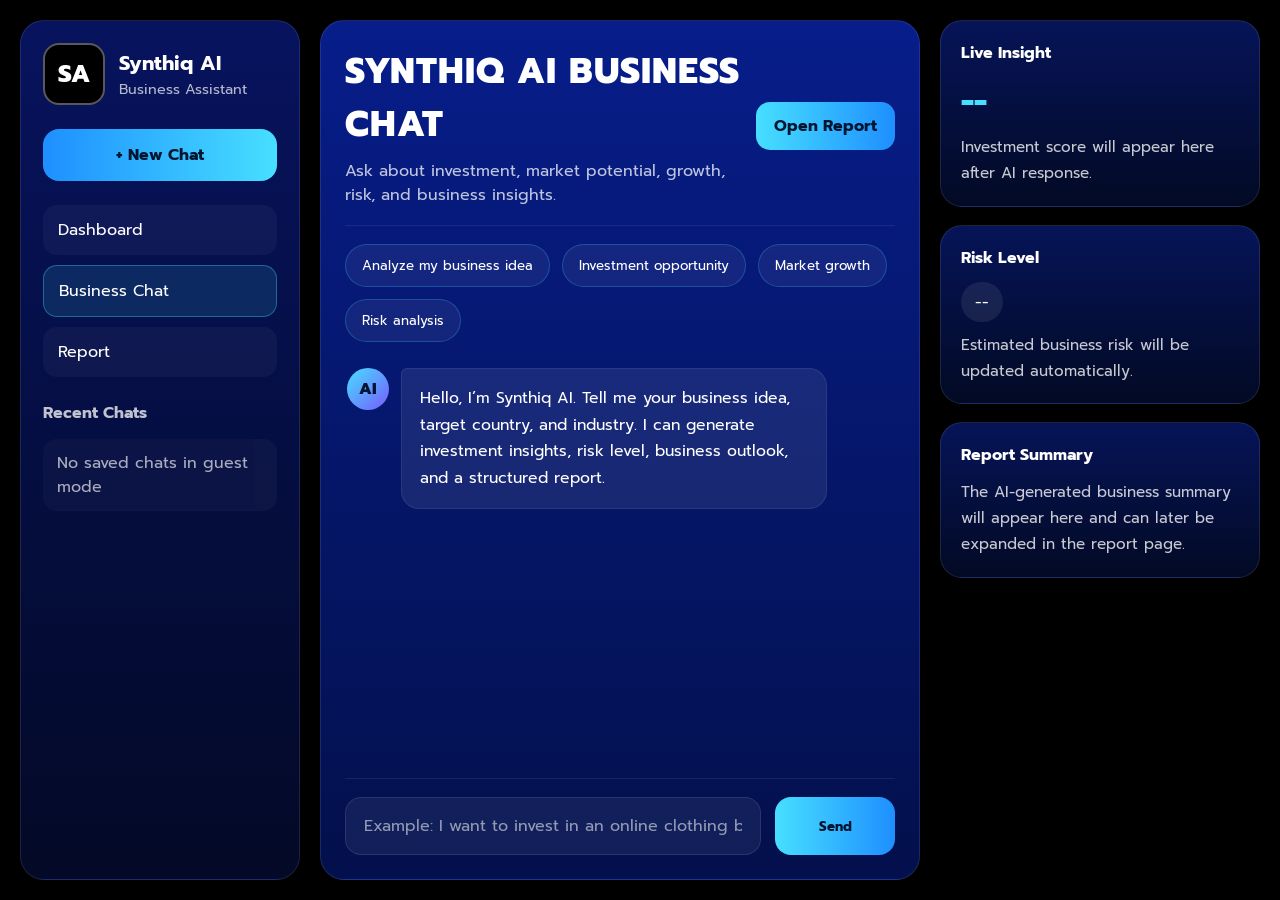
==== Frontend/business-chat.html @ c22eadc9 "added new page" ====
<!DOCTYPE html>
<html lang="en">
<head>
  <meta charset="UTF-8" />
  <meta name="viewport" content="width=device-width, initial-scale=1.0" />
  <title>Synthiq AI Business Chat</title>
  <link rel="stylesheet" href="business-chat.css" />
</head>
<body>
  <div class="app-layout">
    <aside class="sidebar">
      <div class="logo-wrap">
        <div class="logo-box">SA</div>
        <div class="logo-text">
          <h2>Synthiq AI</h2>
          <p>Business Assistant</p>
        </div>
      </div>

      <a href="business-chat.html" class="new-chat-btn">+ New Chat</a>

      <nav class="menu">
        <a href="dashboard.html" class="menu-item">Dashboard</a>
        <a href="business-chat.html" class="menu-item active">Business Chat</a>
        <a href="report.html" class="menu-item">Report</a>
      </nav>

      <div class="recent-section">
        <h3>Recent Chats</h3>
        <div class="recent-list">
          <div class="recent-item disabled">No saved chats in guest mode</div>
        </div>
      </div>
    </aside>

    <main class="chat-main">
      <header class="chat-header">
        <div>
          <h1>SYNTHIQ AI BUSINESS CHAT</h1>
          <p>Ask about investment, market potential, growth, risk, and business insights.</p>
        </div>
        <a href="report.html" class="report-link">Open Report</a>
      </header>

      <section class="quick-prompts">
        <button type="button" class="prompt-btn">Analyze my business idea</button>
        <button type="button" class="prompt-btn">Investment opportunity</button>
        <button type="button" class="prompt-btn">Market growth</button>
        <button type="button" class="prompt-btn">Risk analysis</button>
      </section>

      <section class="chat-area" id="chatArea">
        <div class="message ai">
          <div class="avatar">AI</div>
          <div class="bubble">
            Hello, I’m Synthiq AI. Tell me your business idea, target country, and industry. I can generate investment insights, risk level, business outlook, and a structured report.
          </div>
        </div>
      </section>

      <form class="chat-input-area" id="chatForm">
        <input
          type="text"
          id="userInput"
          placeholder="Example: I want to invest in an online clothing business in Vietnam"
        />
        <button type="submit">Send</button>
      </form>
    </main>

    <aside class="insight-panel">
      <div class="panel-card">
        <h3>Live Insight</h3>
        <div class="big-number" id="scoreValue">--</div>
        <p>Investment score will appear here after AI response.</p>
      </div>

      <div class="panel-card">
        <h3>Risk Level</h3>
        <div class="tag" id="riskValue">--</div>
        <p>Estimated business risk will be updated automatically.</p>
      </div>

      <div class="panel-card">
        <h3>Report Summary</h3>
        <p id="reportSummary">
          The AI-generated business summary will appear here and can later be expanded in the report page.
        </p>
      </div>
    </aside>
  </div>

  <script src="business-chat.js"></script>
</body>
</html>
---- Frontend/business-chat.css ----
@import url('https://fonts.googleapis.com/css2?family=Prompt:wght@400;500;600;700;800&display=swap');

* {
  margin: 0;
  padding: 0;
  box-sizing: border-box;
}

body {
  font-family: 'Prompt', sans-serif;
  background: #000000;
  color: #ffffff;
}

.app-layout {
  min-height: 100vh;
  display: grid;
  grid-template-columns: 280px 1fr 320px;
  gap: 20px;
  padding: 20px;
  background: #000;
}

.sidebar {
  background: linear-gradient(180deg, #07135e 0%, #030926 100%);
  border: 1px solid rgba(255,255,255,0.1);
  border-radius: 24px;
  padding: 22px;
  display: flex;
  flex-direction: column;
  gap: 24px;
}

.logo-wrap {
  display: flex;
  align-items: center;
  gap: 14px;
}

.logo-box {
  width: 62px;
  height: 62px;
  border-radius: 16px;
  display: flex;
  align-items: center;
  justify-content: center;
  font-size: 1.5rem;
  font-weight: 800;
  background: #000000;
  border: 2px solid rgba(255,255,255,0.35);
}

.logo-text h2 {
  font-size: 1.25rem;
  font-weight: 700;
}

.logo-text p {
  font-size: 0.9rem;
  color: rgba(255,255,255,0.7);
}

.new-chat-btn {
  display: block;
  text-decoration: none;
  text-align: center;
  padding: 14px 16px;
  border-radius: 16px;
  background: linear-gradient(90deg, #1e8fff, #47dfff);
  color: #00152f;
  font-weight: 700;
}

.menu {
  display: flex;
  flex-direction: column;
  gap: 10px;
}

.menu-item {
  text-decoration: none;
  color: #ffffff;
  padding: 13px 15px;
  border-radius: 14px;
  background: rgba(255,255,255,0.04);
}

.menu-item:hover,
.menu-item.active {
  background: rgba(71, 223, 255, 0.12);
  border: 1px solid rgba(71, 223, 255, 0.35);
}

.recent-section h3 {
  margin-bottom: 14px;
  font-size: 1rem;
  color: rgba(255,255,255,0.75);
}

.recent-list {
  display: flex;
  flex-direction: column;
  gap: 10px;
}

.recent-item {
  color: rgba(255,255,255,0.88);
  padding: 12px 14px;
  border-radius: 14px;
  background: rgba(255,255,255,0.04);
}

.disabled {
  opacity: 0.75;
}

.chat-main {
  background: linear-gradient(180deg, #071d8a 0%, #03104c 100%);
  border: 1px solid rgba(255,255,255,0.1);
  border-radius: 24px;
  padding: 24px;
  display: flex;
  flex-direction: column;
  min-height: calc(100vh - 40px);
}

.chat-header {
  padding-bottom: 18px;
  border-bottom: 1px solid rgba(255,255,255,0.08);
  display: flex;
  justify-content: space-between;
  gap: 16px;
  align-items: center;
}

.chat-header h1 {
  font-size: clamp(1.4rem, 3vw, 2.2rem);
  font-weight: 800;
  letter-spacing: 1px;
}

.chat-header p {
  margin-top: 8px;
  color: rgba(255,255,255,0.75);
}

.report-link {
  text-decoration: none;
  color: #00152f;
  font-weight: 700;
  background: linear-gradient(90deg, #47dfff, #1e8fff);
  padding: 12px 18px;
  border-radius: 14px;
  white-space: nowrap;
}

.quick-prompts {
  display: flex;
  flex-wrap: wrap;
  gap: 12px;
  padding: 18px 0 14px;
}

.prompt-btn {
  border: 1px solid rgba(71, 223, 255, 0.22);
  background: rgba(255,255,255,0.06);
  color: #ffffff;
  padding: 10px 16px;
  border-radius: 999px;
  font-family: inherit;
  cursor: pointer;
}

.chat-area {
  flex: 1;
  padding: 12px 2px 22px;
  display: flex;
  flex-direction: column;
  gap: 18px;
  overflow-y: auto;
}

.message {
  display: flex;
  gap: 12px;
  align-items: flex-start;
  max-width: 88%;
}

.message.ai {
  align-self: flex-start;
}

.message.user {
  align-self: flex-end;
  justify-content: flex-end;
  max-width: 75%;
}

.avatar {
  min-width: 42px;
  width: 42px;
  height: 42px;
  border-radius: 50%;
  background: linear-gradient(135deg, #47dfff, #775bff);
  color: #00152f;
  font-weight: 800;
  display: flex;
  align-items: center;
  justify-content: center;
}

.bubble {
  padding: 16px 18px;
  border-radius: 18px;
  line-height: 1.7;
  font-size: 0.98rem;
}

.message.ai .bubble {
  background: rgba(255,255,255,0.08);
  border: 1px solid rgba(255,255,255,0.08);
  color: #ffffff;
  border-top-left-radius: 6px;
}

.message.user .bubble {
  background: linear-gradient(135deg, #1e8fff, #47dfff);
  color: #00152f;
  font-weight: 500;
  border-top-right-radius: 6px;
}

.chat-input-area {
  display: flex;
  gap: 14px;
  padding-top: 18px;
  border-top: 1px solid rgba(255,255,255,0.08);
}

.chat-input-area input {
  flex: 1;
  height: 58px;
  border: 1px solid rgba(255,255,255,0.1);
  border-radius: 16px;
  background: rgba(255,255,255,0.06);
  color: #ffffff;
  padding: 0 18px;
  outline: none;
  font-family: inherit;
  font-size: 1rem;
}

.chat-input-area input::placeholder {
  color: rgba(255,255,255,0.55);
}

.chat-input-area button {
  min-width: 120px;
  border: none;
  border-radius: 16px;
  background: linear-gradient(90deg, #47dfff, #1e8fff);
  color: #00152f;
  font-weight: 700;
  font-family: inherit;
  cursor: pointer;
}

.insight-panel {
  display: flex;
  flex-direction: column;
  gap: 18px;
}

.panel-card {
  background: linear-gradient(180deg, #061458 0%, #020a24 100%);
  border: 1px solid rgba(255,255,255,0.1);
  border-radius: 22px;
  padding: 20px;
}

.panel-card h3 {
  font-size: 1rem;
  margin-bottom: 12px;
}

.big-number {
  font-size: 2rem;
  font-weight: 800;
  color: #47dfff;
  margin-bottom: 8px;
}

.tag {
  display: inline-block;
  padding: 8px 14px;
  border-radius: 999px;
  background: rgba(255,255,255,0.08);
  color: #fff;
  margin-bottom: 10px;
}

.panel-card p {
  color: rgba(255,255,255,0.78);
  line-height: 1.7;
  font-size: 0.95rem;
}

@media (max-width: 1200px) {
  .app-layout {
    grid-template-columns: 250px 1fr;
  }

  .insight-panel {
    display: none;
  }
}

@media (max-width: 820px) {
  .app-layout {
    grid-template-columns: 1fr;
    padding: 14px;
  }

  .sidebar {
    display: none;
  }

  .chat-main {
    min-height: calc(100vh - 28px);
    padding: 18px;
  }

  .message,
  .message.user {
    max-width: 100%;
  }

  .chat-input-area {
    flex-direction: column;
  }

  .chat-input-area button,
  .report-link {
    width: 100%;
    text-align: center;
  }

  .chat-header {
    flex-direction: column;
    align-items: flex-start;
  }
}
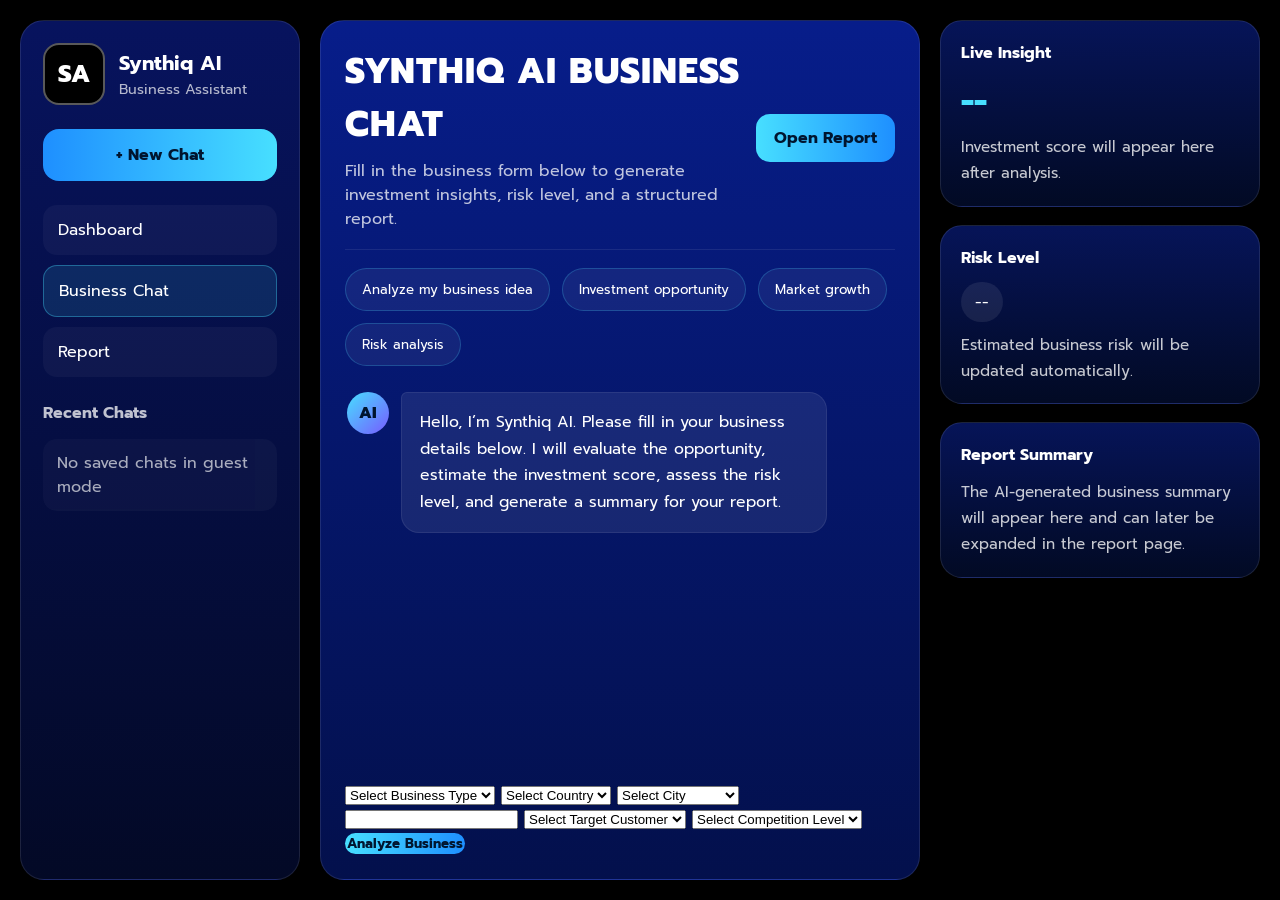
==== commit d1b52cbd: "Make_QwenThink" ====
--- a/Frontend/business-chat.html
+++ b/Frontend/business-chat.html
@@ -1,11 +1,13 @@
 <!DOCTYPE html>
 <html lang="en">
+
 <head>
   <meta charset="UTF-8" />
   <meta name="viewport" content="width=device-width, initial-scale=1.0" />
   <title>Synthiq AI Business Chat</title>
   <link rel="stylesheet" href="business-chat.css" />
 </head>
+
 <body>
   <div class="app-layout">
     <aside class="sidebar">
@@ -37,7 +39,7 @@
       <header class="chat-header">
         <div>
           <h1>SYNTHIQ AI BUSINESS CHAT</h1>
-          <p>Ask about investment, market potential, growth, risk, and business insights.</p>
+          <p>Fill in the business form below to generate investment insights, risk level, and a structured report.</p>
         </div>
         <a href="report.html" class="report-link">Open Report</a>
       </header>
@@ -53,18 +55,55 @@
         <div class="message ai">
           <div class="avatar">AI</div>
           <div class="bubble">
-            Hello, I’m Synthiq AI. Tell me your business idea, target country, and industry. I can generate investment insights, risk level, business outlook, and a structured report.
+            Hello, I’m Synthiq AI. Please fill in your business details below. I will evaluate the opportunity, estimate
+            the investment score, assess the risk level, and generate a summary for your report.
           </div>
         </div>
       </section>
 
       <form class="chat-input-area" id="chatForm">
-        <input
-          type="text"
-          id="userInput"
-          placeholder="Example: I want to invest in an online clothing business in Vietnam"
-        />
-        <button type="submit">Send</button>
+        <select id="business_type" required>
+          <option value="">Select Business Type</option>
+          <option value="coffee shop">Coffee Shop</option>
+          <option value="restaurant">Restaurant</option>
+          <option value="bubble tea">Bubble Tea</option>
+          <option value="fashion">Fashion</option>
+        </select>
+
+        <select id="country" required>
+          <option value="">Select Country</option>
+          <option value="Thailand">Thailand</option>
+          <option value="Vietnam">Vietnam</option>
+          <option value="Indonesia">Indonesia</option>
+          <option value="Singapore">Singapore</option>
+        </select>
+
+        <select id="city" required>
+          <option value="">Select City</option>
+          <option value="Bangkok">Bangkok</option>
+          <option value="Chiang Mai">Chiang Mai</option>
+          <option value="Ho Chi Minh City">Ho Chi Minh City</option>
+          <option value="Hanoi">Hanoi</option>
+        </select>
+
+        <input type="number" id="budget" placeholder="Enter Budget (e.g. 100000)" required />
+
+        <select id="target_customer" required>
+          <option value="">Select Target Customer</option>
+          <option value="students">Students</option>
+          <option value="young professionals">Young Professionals</option>
+          <option value="families">Families</option>
+          <option value="tourists">Tourists</option>
+        </select>
+
+        <select id="competitor_level" required>
+          <option value="">Select Competition Level</option>
+          <option value="low">Low Competition</option>
+          <option value="medium">Medium Competition</option>
+          <option value="high">High Competition</option>
+        </select>
+
+        <button type="submit">Analyze Business</button>
       </form>
     </main>
 
@@ -72,7 +111,7 @@
       <div class="panel-card">
         <h3>Live Insight</h3>
         <div class="big-number" id="scoreValue">--</div>
-        <p>Investment score will appear here after AI response.</p>
+        <p>Investment score will appear here after analysis.</p>
       </div>
 
       <div class="panel-card">
@@ -92,4 +131,5 @@
 
   <script src="business-chat.js"></script>
 </body>
+
 </html>
--- a/Frontend/business-chat.css
+++ b/Frontend/business-chat.css
@@ -231,25 +231,7 @@
   border-top-right-radius: 6px;
 }
 
-.chat-input-area {
-  display: flex;
-  gap: 14px;
-  padding-top: 18px;
-  border-top: 1px solid rgba(255,255,255,0.08);
-}
-
-.chat-input-area input {
-  flex: 1;
-  height: 58px;
-  border: 1px solid rgba(255,255,255,0.1);
-  border-radius: 16px;
-  background: rgba(255,255,255,0.06);
-  color: #ffffff;
-  padding: 0 18px;
-  outline: none;
-  font-family: inherit;
-  font-size: 1rem;
-}
+
 
 .chat-input-area input::placeholder {
   color: rgba(255,255,255,0.55);
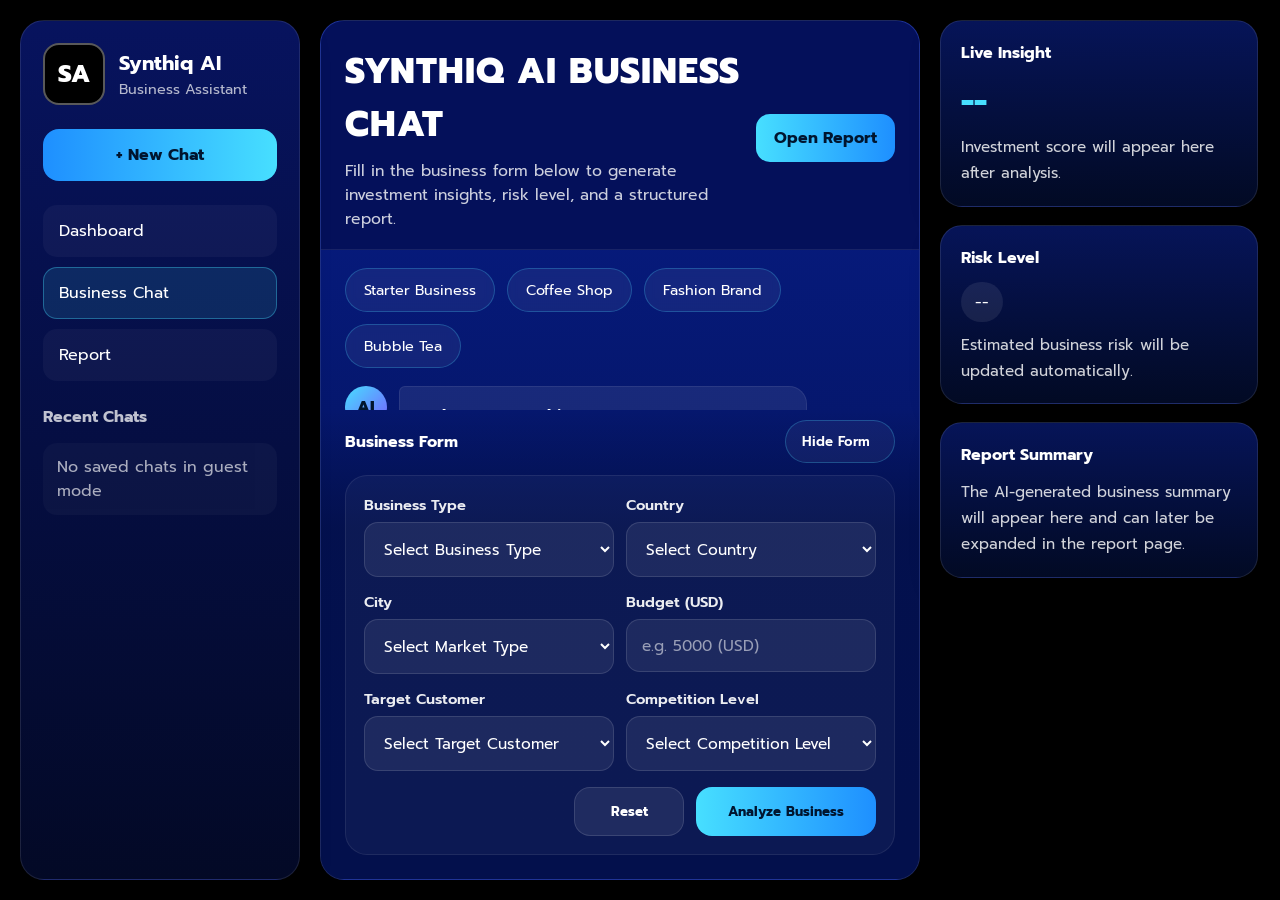
==== commit 9755280b: "New_CSS" ====
--- a/Frontend/business-chat.html
+++ b/Frontend/business-chat.html
@@ -45,23 +45,38 @@
       </header>
 
       <section class="quick-prompts">
-        <button type="button" class="prompt-btn">Analyze my business idea</button>
-        <button type="button" class="prompt-btn">Investment opportunity</button>
-        <button type="button" class="prompt-btn">Market growth</button>
-        <button type="button" class="prompt-btn">Risk analysis</button>
+        <button type="button" class="prompt-btn" data-fill="starter">Starter Business</button>
+        <button type="button" class="prompt-btn" data-fill="coffee">Coffee Shop</button>
+        <button type="button" class="prompt-btn" data-fill="fashion">Fashion Brand</button>
+        <button type="button" class="prompt-btn" data-fill="bubble">Bubble Tea</button>
       </section>
 
       <section class="chat-area" id="chatArea">
         <div class="message ai">
           <div class="avatar">AI</div>
           <div class="bubble">
-            Hello, I’m Synthiq AI. Please fill in your business details below. I will evaluate the opportunity, estimate
-            the investment score, assess the risk level, and generate a summary for your report.
+            <strong>Welcome to Synthiq AI</strong><br><br>
+            Fill in your business details below and I will generate:
+            <br>• Investment Score
+            <br>• Risk Level
+            <br>• Business Summary
+            <br>• Actionable Recommendations
           </div>
         </div>
       </section>
+<div class="form-shell" id="formShell">
+  <div class="form-toolbar">
+    <span class="form-title">Business Form</span>
+    <button type="button" class="toggle-form-btn" id="toggleFormBtn">
+      <span id="toggleFormText">Hide Form</span>
+      <span class="toggle-arrow" id="toggleArrow"></span>
+    </button>
+  </div>
 
-      <form class="chat-input-area" id="chatForm">
+  <div class="form-card" id="formCard">
+    <form class="chat-input-area" id="chatForm">
+      <div class="field-group">
+        <label for="business_type">Business Type</label>
         <select id="business_type" required>
           <option value="">Select Business Type</option>
           <option value="coffee shop">Coffee Shop</option>
@@ -69,41 +84,59 @@
           <option value="bubble tea">Bubble Tea</option>
           <option value="fashion">Fashion</option>
         </select>
+      </div>
 
-        <select id="country" required>
-          <option value="">Select Country</option>
-          <option value="Thailand">Thailand</option>
-          <option value="Vietnam">Vietnam</option>
-          <option value="Indonesia">Indonesia</option>
-          <option value="Singapore">Singapore</option>
-        </select>
+        <div class="field-group">
+          <label for="country">Country</label>
+          <select id="country" required>
+            <option value="">Select Country</option>
+            <option value="Thailand">Thailand</option>
+            <option value="Vietnam">Vietnam</option>
+            <option value="Indonesia">Indonesia</option>
+            <option value="Singapore">Singapore</option>
+          </select>
+        </div>
 
-        <select id="city" required>
-          <option value="">Select City</option>
-          <option value="Bangkok">Bangkok</option>
-          <option value="Chiang Mai">Chiang Mai</option>
-          <option value="Ho Chi Minh City">Ho Chi Minh City</option>
-          <option value="Hanoi">Hanoi</option>
-        </select>
+        <div class="field-group">
+          <label for="city">City</label>
+          <select id="city" required>
+            <option value="">Select Market Type</option>
+            <option value="tier1">Tier 1 City (Major City)</option>
+            <option value="tier2">Tier 2 City (Developing City)</option>
+            <option value="tier3">Tier 3 City (Emerging Area)</option>
+          </select>
+        </div>
 
-        <input type="number" id="budget" placeholder="Enter Budget (e.g. 100000)" required />
+        <div class="field-group">
+          <label for="budget">Budget (USD)</label>
+          <input type="number" id="budget" placeholder="e.g. 5000 (USD)" required />
+        </div>
 
-        <select id="target_customer" required>
-          <option value="">Select Target Customer</option>
-          <option value="students">Students</option>
-          <option value="young professionals">Young Professionals</option>
-          <option value="families">Families</option>
-          <option value="tourists">Tourists</option>
-        </select>
+        <div class="field-group">
+          <label for="target_customer">Target Customer</label>
+          <select id="target_customer" required>
+            <option value="">Select Target Customer</option>
+            <option value="students">Students</option>
+            <option value="young professionals">Young Professionals</option>
+            <option value="families">Families</option>
+            <option value="tourists">Tourists</option>
+          </select>
+        </div>
 
-        <select id="competitor_level" required>
-          <option value="">Select Competition Level</option>
-          <option value="low">Low Competition</option>
-          <option value="medium">Medium Competition</option>
-          <option value="high">High Competition</option>
-        </select>
+        <div class="field-group">
+          <label for="competitor_level">Competition Level</label>
+          <select id="competitor_level" required>
+            <option value="">Select Competition Level</option>
+            <option value="low">Low Competition</option>
+            <option value="medium">Medium Competition</option>
+            <option value="high">High Competition</option>
+          </select>
+        </div>
 
-        <button type="submit">Analyze Business</button>
+        <div class="form-actions">
+          <button type="button" class="secondary-btn" id="resetBtn">Reset</button>
+          <button type="submit" class="primary-btn" id="analyzeBtn">Analyze Business</button>
+        </div>
       </form>
     </main>
 
--- a/Frontend/business-chat.css
+++ b/Frontend/business-chat.css
@@ -6,29 +6,70 @@
   box-sizing: border-box;
 }
 
+:root {
+  --bg-main: #000000;
+  --panel-dark: linear-gradient(180deg, #07135e 0%, #030926 100%);
+  --panel-mid: linear-gradient(180deg, #071d8a 0%, #03104c 100%);
+  --panel-light: linear-gradient(180deg, #061458 0%, #020a24 100%);
+  --primary: #47dfff;
+  --secondary: #1e8fff;
+  --accent: #775bff;
+  --text: #ffffff;
+  --text-soft: rgba(255, 255, 255, 0.75);
+  --border: rgba(255, 255, 255, 0.1);
+  --shadow-soft: 0 14px 30px rgba(0, 0, 0, 0.28);
+}
+
+html,
+body {
+  height: 100%;
+}
+
 body {
   font-family: 'Prompt', sans-serif;
-  background: #000000;
-  color: #ffffff;
+  background: var(--bg-main);
+  color: var(--text);
+  overflow: hidden;
 }
 
 .app-layout {
-  min-height: 100vh;
+  height: 100vh;
   display: grid;
-  grid-template-columns: 280px 1fr 320px;
+  grid-template-columns: 280px minmax(0, 1fr) 320px;
   gap: 20px;
   padding: 20px;
   background: #000;
-}
-
+  overflow: hidden;
+}
+
+/* SIDEBAR */
 .sidebar {
-  background: linear-gradient(180deg, #07135e 0%, #030926 100%);
-  border: 1px solid rgba(255,255,255,0.1);
+  position: sticky;
+  top: 20px;
+  align-self: start;
+  height: calc(100vh - 40px);
+  overflow-y: auto;
+  background: var(--panel-dark);
+  border: 1px solid var(--border);
   border-radius: 24px;
   padding: 22px;
   display: flex;
   flex-direction: column;
   gap: 24px;
+  box-shadow: var(--shadow-soft);
+}
+
+.sidebar::-webkit-scrollbar {
+  width: 8px;
+}
+
+.sidebar::-webkit-scrollbar-track {
+  background: transparent;
+}
+
+.sidebar::-webkit-scrollbar-thumb {
+  background: linear-gradient(180deg, rgba(71, 223, 255, 0.55), rgba(30, 143, 255, 0.4));
+  border-radius: 999px;
 }
 
 .logo-wrap {
@@ -47,7 +88,8 @@
   font-size: 1.5rem;
   font-weight: 800;
   background: #000000;
-  border: 2px solid rgba(255,255,255,0.35);
+  border: 2px solid rgba(255, 255, 255, 0.35);
+  flex-shrink: 0;
 }
 
 .logo-text h2 {
@@ -57,7 +99,7 @@
 
 .logo-text p {
   font-size: 0.9rem;
-  color: rgba(255,255,255,0.7);
+  color: rgba(255, 255, 255, 0.7);
 }
 
 .new-chat-btn {
@@ -66,9 +108,15 @@
   text-align: center;
   padding: 14px 16px;
   border-radius: 16px;
-  background: linear-gradient(90deg, #1e8fff, #47dfff);
+  background: linear-gradient(90deg, var(--secondary), var(--primary));
   color: #00152f;
   font-weight: 700;
+  transition: 0.2s ease;
+}
+
+.new-chat-btn:hover {
+  transform: translateY(-1px);
+  box-shadow: 0 10px 22px rgba(71, 223, 255, 0.22);
 }
 
 .menu {
@@ -82,7 +130,9 @@
   color: #ffffff;
   padding: 13px 15px;
   border-radius: 14px;
-  background: rgba(255,255,255,0.04);
+  background: rgba(255, 255, 255, 0.04);
+  border: 1px solid transparent;
+  transition: 0.2s ease;
 }
 
 .menu-item:hover,
@@ -91,10 +141,15 @@
   border: 1px solid rgba(71, 223, 255, 0.35);
 }
 
+.recent-section {
+  flex: 1;
+  min-height: 0;
+}
+
 .recent-section h3 {
   margin-bottom: 14px;
   font-size: 1rem;
-  color: rgba(255,255,255,0.75);
+  color: rgba(255, 255, 255, 0.75);
 }
 
 .recent-list {
@@ -104,33 +159,38 @@
 }
 
 .recent-item {
-  color: rgba(255,255,255,0.88);
+  color: rgba(255, 255, 255, 0.88);
   padding: 12px 14px;
   border-radius: 14px;
-  background: rgba(255,255,255,0.04);
+  background: rgba(255, 255, 255, 0.04);
 }
 
 .disabled {
   opacity: 0.75;
 }
 
+/* MAIN CHAT */
 .chat-main {
-  background: linear-gradient(180deg, #071d8a 0%, #03104c 100%);
-  border: 1px solid rgba(255,255,255,0.1);
+  background: var(--panel-mid);
+  border: 1px solid var(--border);
   border-radius: 24px;
-  padding: 24px;
   display: flex;
   flex-direction: column;
-  min-height: calc(100vh - 40px);
+  height: calc(100vh - 40px);
+  overflow: hidden;
+  padding: 0;
+  box-shadow: var(--shadow-soft);
 }
 
 .chat-header {
-  padding-bottom: 18px;
-  border-bottom: 1px solid rgba(255,255,255,0.08);
+  flex-shrink: 0;
+  padding: 24px 24px 18px;
+  border-bottom: 1px solid rgba(255, 255, 255, 0.08);
   display: flex;
   justify-content: space-between;
   gap: 16px;
   align-items: center;
+  background: rgba(5, 16, 89, 0.96);
 }
 
 .chat-header h1 {
@@ -141,60 +201,98 @@
 
 .chat-header p {
   margin-top: 8px;
-  color: rgba(255,255,255,0.75);
+  color: rgba(255, 255, 255, 0.8);
+  font-size: 0.98rem;
 }
 
 .report-link {
   text-decoration: none;
   color: #00152f;
   font-weight: 700;
-  background: linear-gradient(90deg, #47dfff, #1e8fff);
+  background: linear-gradient(90deg, var(--primary), var(--secondary));
   padding: 12px 18px;
   border-radius: 14px;
   white-space: nowrap;
+  transition: 0.2s ease;
+}
+
+.report-link:hover {
+  transform: translateY(-1px);
+  box-shadow: 0 10px 22px rgba(71, 223, 255, 0.22);
 }
 
 .quick-prompts {
+  flex-shrink: 0;
   display: flex;
   flex-wrap: wrap;
   gap: 12px;
-  padding: 18px 0 14px;
-}
-
+  padding: 18px 24px 12px;
+}
+
+/* QUICK PROMPT BUTTONS */
 .prompt-btn {
-  border: 1px solid rgba(71, 223, 255, 0.22);
-  background: rgba(255,255,255,0.06);
-  color: #ffffff;
-  padding: 10px 16px;
+  border: 1px solid rgba(71, 223, 255, 0.25);
+  background: rgba(255, 255, 255, 0.06);
+  color: #fff;
+  padding: 10px 18px;
   border-radius: 999px;
   font-family: inherit;
+  font-size: 0.9rem;
   cursor: pointer;
+  transition: all 0.25s ease;
+  backdrop-filter: blur(6px);
+}
+
+.prompt-btn:hover {
+  background: linear-gradient(90deg, #47dfff, #775bff);
+  color: #00152f;
+  transform: translateY(-2px);
+  box-shadow: 0 10px 20px rgba(71, 223, 255, 0.25);
+}
+
+.prompt-btn.active {
+  background: linear-gradient(90deg, #47dfff, #1e8fff);
+  color: #00152f;
+  font-weight: 600;
 }
 
 .chat-area {
   flex: 1;
-  padding: 12px 2px 22px;
+  min-height: 0;
+  overflow-y: auto;
+  padding: 6px 24px 14px;
   display: flex;
   flex-direction: column;
-  gap: 18px;
-  overflow-y: auto;
-}
-
+  gap: 14px;
+}
+
+/* scrollbar */
+.chat-area::-webkit-scrollbar {
+  width: 8px;
+}
+
+.chat-area::-webkit-scrollbar-track {
+  background: rgba(255, 255, 255, 0.05);
+  border-radius: 999px;
+}
+
+.chat-area::-webkit-scrollbar-thumb {
+  background: linear-gradient(180deg, #47dfff, #775bff);
+  border-radius: 999px;
+}
+
+/* MESSAGE */
 .message {
   display: flex;
   gap: 12px;
   align-items: flex-start;
-  max-width: 88%;
-}
-
-.message.ai {
-  align-self: flex-start;
+  max-width: 84%;
 }
 
 .message.user {
   align-self: flex-end;
   justify-content: flex-end;
-  max-width: 75%;
+  max-width: 58%;
 }
 
 .avatar {
@@ -202,7 +300,7 @@
   width: 42px;
   height: 42px;
   border-radius: 50%;
-  background: linear-gradient(135deg, #47dfff, #775bff);
+  background: linear-gradient(135deg, var(--primary), var(--accent));
   color: #00152f;
   font-weight: 800;
   display: flex;
@@ -213,52 +311,216 @@
 .bubble {
   padding: 16px 18px;
   border-radius: 18px;
-  line-height: 1.7;
+  line-height: 1.75;
   font-size: 0.98rem;
+  word-break: break-word;
 }
 
 .message.ai .bubble {
-  background: rgba(255,255,255,0.08);
-  border: 1px solid rgba(255,255,255,0.08);
+  background: rgba(255, 255, 255, 0.08);
+  border: 1px solid rgba(255, 255, 255, 0.08);
   color: #ffffff;
   border-top-left-radius: 6px;
 }
 
 .message.user .bubble {
-  background: linear-gradient(135deg, #1e8fff, #47dfff);
+  width: 100%;
+  background: linear-gradient(135deg, var(--secondary), var(--primary));
   color: #00152f;
   font-weight: 500;
   border-top-right-radius: 6px;
-}
-
-
+  white-space: pre-line;
+}
+
+/* FORM SHELL */
+.form-shell {
+  flex-shrink: 0;
+  padding: 0 24px 24px;
+  background: linear-gradient(180deg, rgba(3, 16, 76, 0) 0%, rgba(3, 16, 76, 0.92) 25%, rgba(3, 16, 76, 1) 100%);
+}
+
+.form-toolbar {
+  display: flex;
+  justify-content: space-between;
+  align-items: center;
+  gap: 12px;
+  margin-bottom: 12px;
+  padding-top: 10px;
+}
+
+.form-title {
+  font-size: 1rem;
+  font-weight: 700;
+  color: #fff;
+}
+
+/* TOGGLE BUTTON */
+.toggle-form-btn {
+  border: 1px solid rgba(71, 223, 255, 0.25);
+  background: rgba(255, 255, 255, 0.05);
+  color: #fff;
+  border-radius: 999px;
+  padding: 10px 16px;
+  font-family: inherit;
+  font-weight: 600;
+  cursor: pointer;
+  display: inline-flex;
+  align-items: center;
+  gap: 8px;
+  transition: all 0.25s ease;
+}
+
+.toggle-form-btn:hover {
+  background: linear-gradient(90deg, #47dfff, #775bff);
+  color: #00152f;
+  box-shadow: 0 10px 20px rgba(71, 223, 255, 0.25);
+}
+
+.toggle-arrow {
+  display: inline-block;
+  font-size: 0.9rem;
+  transition: transform 0.3s ease;
+}
+
+/* FORM CARD */
+.form-card {
+  background: rgba(255, 255, 255, 0.04);
+  border: 1px solid rgba(255, 255, 255, 0.08);
+  border-radius: 22px;
+  padding: 18px;
+  overflow: hidden;
+  max-height: 1000px;
+  opacity: 1;
+  transition: max-height 0.35s ease, opacity 0.25s ease, padding 0.25s ease, margin 0.25s ease;
+}
+
+.form-shell.collapsed .form-card {
+  max-height: 0;
+  opacity: 0;
+  padding-top: 0;
+  padding-bottom: 0;
+  margin-top: 0;
+  border-width: 0;
+}
+
+.form-shell.collapsed .toggle-arrow {
+  transform: rotate(180deg);
+}
+
+.chat-input-area {
+  display: grid;
+  grid-template-columns: repeat(2, minmax(0, 1fr));
+  gap: 14px 12px;
+}
+
+.field-group {
+  display: flex;
+  flex-direction: column;
+  gap: 6px;
+}
+
+.field-group label {
+  font-size: 0.92rem;
+  font-weight: 600;
+  color: rgba(255, 255, 255, 0.92);
+}
+
+.chat-input-area input,
+.chat-input-area select {
+  width: 100%;
+  padding: 14px 15px;
+  border-radius: 14px;
+  border: 1px solid rgba(255, 255, 255, 0.12);
+  background: rgba(255, 255, 255, 0.07);
+  color: #ffffff;
+  font-family: inherit;
+  font-size: 0.96rem;
+  outline: none;
+  transition: 0.2s ease;
+}
+
+.chat-input-area input:focus,
+.chat-input-area select:focus {
+  border-color: rgba(71, 223, 255, 0.55);
+  box-shadow: 0 0 0 3px rgba(71, 223, 255, 0.14);
+}
 
 .chat-input-area input::placeholder {
-  color: rgba(255,255,255,0.55);
-}
-
-.chat-input-area button {
-  min-width: 120px;
+  color: rgba(255, 255, 255, 0.55);
+}
+
+.chat-input-area option {
+  color: #111;
+}
+
+/* สีพื้น dropdown */
+.chat-input-area select option {
+  background-color: #1d2242; /* สีพื้น */
+  color: #ffffff; /* สีตัวหนังสือ */
+}
+
+/* ตอน hover (บาง browser ใช้ได้) */
+.chat-input-area select option:hover {
+  background-color: #2b445e;
+}
+
+/* ตอนเลือก */
+.chat-input-area select option:checked {
+  background-color: #ffffff;
+  color: #00152f;
+}
+
+.form-actions {
+  grid-column: 1 / -1;
+  display: flex;
+  justify-content: flex-end;
+  gap: 12px;
+  margin-top: 2px;
+}
+
+.primary-btn,
+.secondary-btn {
   border: none;
   border-radius: 16px;
-  background: linear-gradient(90deg, #47dfff, #1e8fff);
-  color: #00152f;
+  padding: 13px 18px;
+  font-family: inherit;
   font-weight: 700;
-  font-family: inherit;
   cursor: pointer;
-}
-
+  transition: 0.2s ease;
+}
+
+.primary-btn {
+  min-width: 180px;
+  background: linear-gradient(90deg, var(--primary), var(--secondary));
+  color: #00152f;
+}
+
+.secondary-btn {
+  min-width: 110px;
+  background: rgba(255, 255, 255, 0.08);
+  color: #fff;
+  border: 1px solid rgba(255, 255, 255, 0.12);
+}
+
+.primary-btn:hover,
+.secondary-btn:hover {
+  transform: translateY(-1px);
+}
+
+/* RIGHT PANEL */
 .insight-panel {
   display: flex;
   flex-direction: column;
   gap: 18px;
+  padding-right: 2px;
 }
 
 .panel-card {
-  background: linear-gradient(180deg, #061458 0%, #020a24 100%);
-  border: 1px solid rgba(255,255,255,0.1);
+  background: var(--panel-light);
+  border: 1px solid rgba(255, 255, 255, 0.1);
   border-radius: 22px;
   padding: 20px;
+  box-shadow: var(--shadow-soft);
 }
 
 .panel-card h3 {
@@ -269,7 +531,7 @@
 .big-number {
   font-size: 2rem;
   font-weight: 800;
-  color: #47dfff;
+  color: var(--primary);
   margin-bottom: 8px;
 }
 
@@ -277,17 +539,18 @@
   display: inline-block;
   padding: 8px 14px;
   border-radius: 999px;
-  background: rgba(255,255,255,0.08);
+  background: rgba(255, 255, 255, 0.08);
   color: #fff;
   margin-bottom: 10px;
 }
 
 .panel-card p {
-  color: rgba(255,255,255,0.78);
+  color: rgba(255, 255, 255, 0.82);
   line-height: 1.7;
   font-size: 0.95rem;
 }
 
+/* RESPONSIVE */
 @media (max-width: 1200px) {
   .app-layout {
     grid-template-columns: 250px 1fr;
@@ -299,6 +562,10 @@
 }
 
 @media (max-width: 820px) {
+  body {
+    overflow: auto;
+  }
+
   .app-layout {
     grid-template-columns: 1fr;
     padding: 14px;
@@ -309,8 +576,26 @@
   }
 
   .chat-main {
+    height: auto;
     min-height: calc(100vh - 28px);
-    padding: 18px;
+  }
+
+  .chat-header,
+  .quick-prompts,
+  .chat-area,
+  .form-shell {
+    padding-left: 18px;
+    padding-right: 18px;
+  }
+
+  .chat-header {
+    flex-direction: column;
+    align-items: flex-start;
+  }
+
+  .report-link {
+    width: 100%;
+    text-align: center;
   }
 
   .message,
@@ -319,17 +604,52 @@
   }
 
   .chat-input-area {
+    grid-template-columns: 1fr;
+  }
+
+  .form-actions {
     flex-direction: column;
   }
 
-  .chat-input-area button,
-  .report-link {
+  .primary-btn,
+  .secondary-btn {
     width: 100%;
-    text-align: center;
-  }
-
-  .chat-header {
-    flex-direction: column;
-    align-items: flex-start;
+  }
+}
+
+/* AI loading bubble */
+.loading-bubble {
+  display: inline-flex;
+  align-items: center;
+  gap: 4px;
+  min-height: 18px;
+}
+
+.loading-bubble .dot {
+  width: 5px;
+  height: 5px;
+  border-radius: 50%;
+  background: var(--primary);
+  opacity: 0.35;
+  animation: aiWave 1.2s infinite ease-in-out;
+  box-shadow: 0 0 10px rgba(71, 223, 255, 0.35);
+}
+
+.loading-bubble .dot:nth-child(2) {
+  animation-delay: 0.18s;
+}
+
+.loading-bubble .dot:nth-child(3) {
+  animation-delay: 0.36s;
+}
+
+@keyframes aiWave {
+  0%, 80%, 100% {
+    transform: translateY(0) scale(0.9);
+    opacity: 0.35;
+  }
+  40% {
+    transform: translateY(-6px) scale(1.08);
+    opacity: 1;
   }
 }
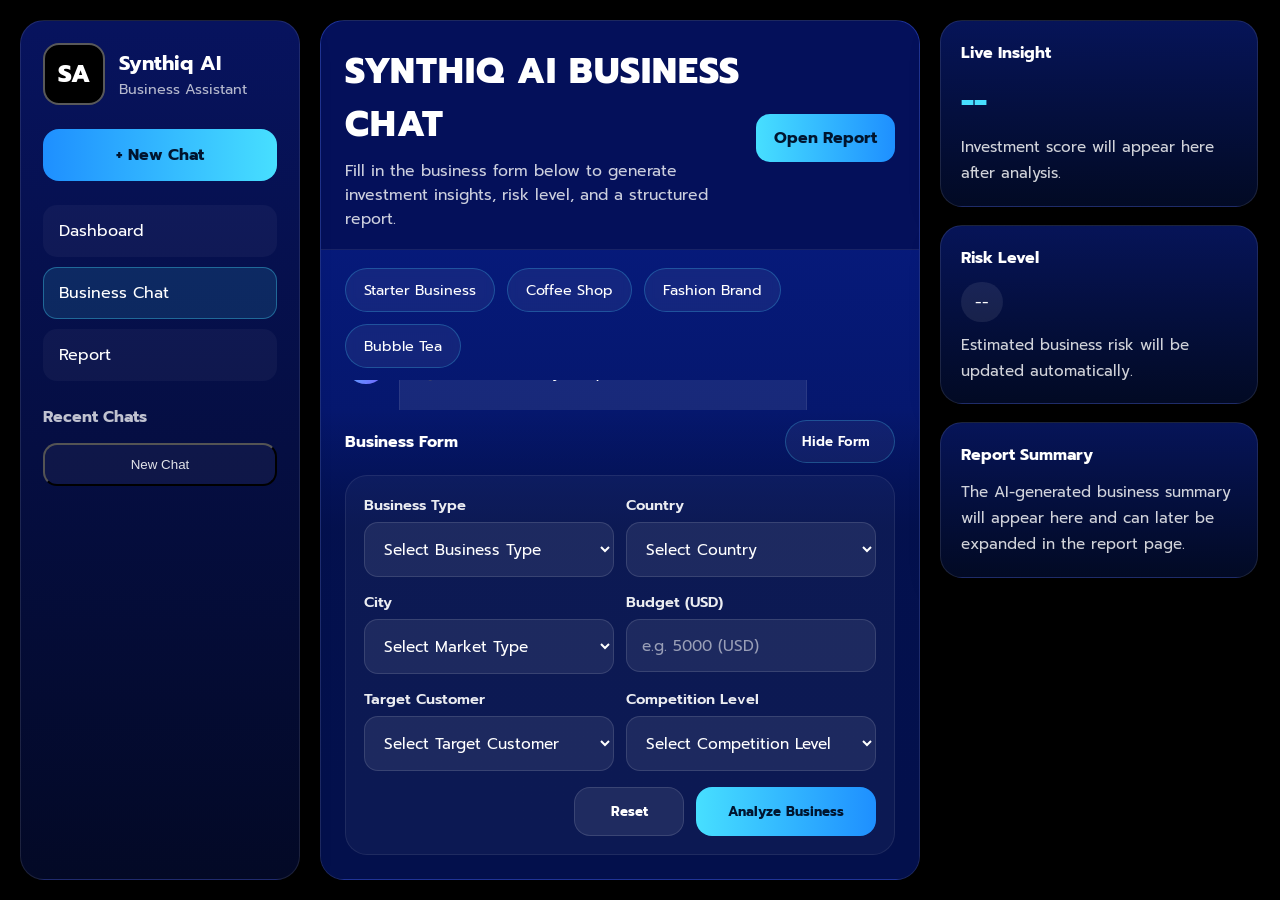
==== commit ed3c5265: "collect chat history" ====
--- a/Frontend/business-chat.html
+++ b/Frontend/business-chat.html
@@ -19,7 +19,7 @@
         </div>
       </div>
 
-      <a href="business-chat.html" class="new-chat-btn">+ New Chat</a>
+      <a href="#" class="new-chat-btn" id="newChatBtn">+ New Chat</a>
 
       <nav class="menu">
         <a href="dashboard.html" class="menu-item">Dashboard</a>
@@ -50,20 +50,9 @@
         <button type="button" class="prompt-btn" data-fill="fashion">Fashion Brand</button>
         <button type="button" class="prompt-btn" data-fill="bubble">Bubble Tea</button>
       </section>
+      
+<section class="chat-area" id="chatArea"></section>
 
-      <section class="chat-area" id="chatArea">
-        <div class="message ai">
-          <div class="avatar">AI</div>
-          <div class="bubble">
-            <strong>Welcome to Synthiq AI</strong><br><br>
-            Fill in your business details below and I will generate:
-            <br>• Investment Score
-            <br>• Risk Level
-            <br>• Business Summary
-            <br>• Actionable Recommendations
-          </div>
-        </div>
-      </section>
 <div class="form-shell" id="formShell">
   <div class="form-toolbar">
     <span class="form-title">Business Form</span>
--- a/Frontend/business-chat.css
+++ b/Frontend/business-chat.css
@@ -290,9 +290,10 @@
 }
 
 .message.user {
-  align-self: flex-end;
   justify-content: flex-end;
-  max-width: 58%;
+  align-items: flex-start;
+  margin: 0;
+  max-width: 100%;
 }
 
 .avatar {
@@ -324,12 +325,43 @@
 }
 
 .message.user .bubble {
-  width: 100%;
-  background: linear-gradient(135deg, var(--secondary), var(--primary));
-  color: #00152f;
-  font-weight: 500;
-  border-top-right-radius: 6px;
-  white-space: pre-line;
+  display: inline-block;
+  background: linear-gradient(135deg, #4facfe, #00f2fe);
+  color: #000;
+  padding: 8px 12px;
+  border-radius: 12px;
+  max-width: 70%;
+  line-height: 1.35;
+  margin: 0;
+  vertical-align: top;
+}
+
+/* ล้างช่องว่างบน-ล่างของ element ข้างในทั้งหมด */
+.message.user .bubble > *:first-child {
+  margin-top: 0 !important;
+}
+
+.message.user .bubble > *:last-child {
+  margin-bottom: 0 !important;
+}
+
+.message.user .bubble p,
+.message.user .bubble ul,
+.message.user .bubble ol,
+.message.user .bubble li,
+.message.user .bubble strong,
+.message.user .bubble span {
+  margin-top: 0;
+  margin-bottom: 0;
+}
+
+.message.user .bubble ul,
+.message.user .bubble ol {
+  padding-left: 18px;
+}
+
+.message.user .bubble br:first-child {
+  display: none;
 }
 
 /* FORM SHELL */
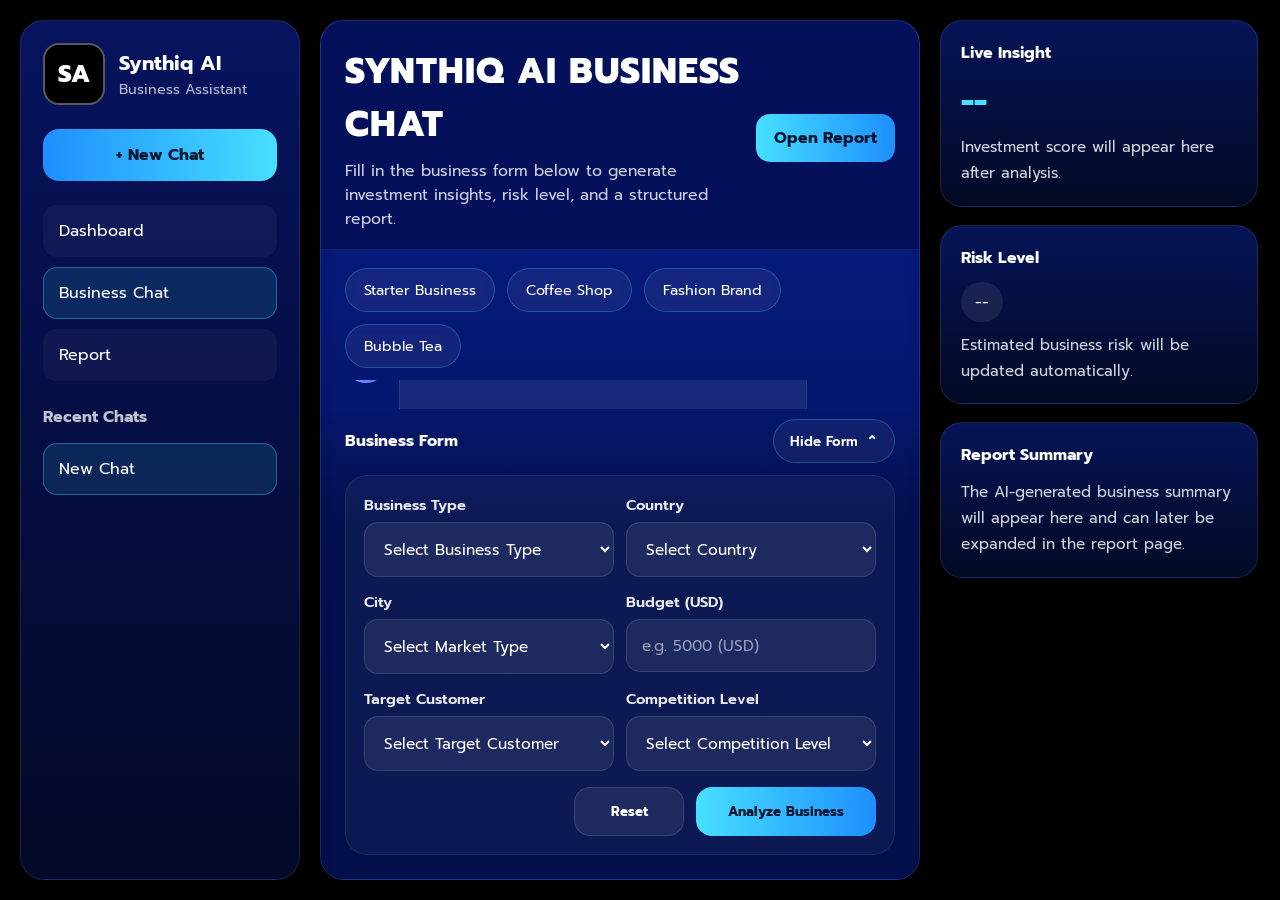
==== commit e3cc510b: "Recent" ====
--- a/Frontend/business-chat.html
+++ b/Frontend/business-chat.html
@@ -29,9 +29,7 @@
 
       <div class="recent-section">
         <h3>Recent Chats</h3>
-        <div class="recent-list">
-          <div class="recent-item disabled">No saved chats in guest mode</div>
-        </div>
+        <div class="recent-list"></div>
       </div>
     </aside>
 
@@ -50,83 +48,85 @@
         <button type="button" class="prompt-btn" data-fill="fashion">Fashion Brand</button>
         <button type="button" class="prompt-btn" data-fill="bubble">Bubble Tea</button>
       </section>
-      
-<section class="chat-area" id="chatArea"></section>
 
-<div class="form-shell" id="formShell">
-  <div class="form-toolbar">
-    <span class="form-title">Business Form</span>
-    <button type="button" class="toggle-form-btn" id="toggleFormBtn">
-      <span id="toggleFormText">Hide Form</span>
-      <span class="toggle-arrow" id="toggleArrow"></span>
-    </button>
-  </div>
+      <section class="chat-area" id="chatArea"></section>
 
-  <div class="form-card" id="formCard">
-    <form class="chat-input-area" id="chatForm">
-      <div class="field-group">
-        <label for="business_type">Business Type</label>
-        <select id="business_type" required>
-          <option value="">Select Business Type</option>
-          <option value="coffee shop">Coffee Shop</option>
-          <option value="restaurant">Restaurant</option>
-          <option value="bubble tea">Bubble Tea</option>
-          <option value="fashion">Fashion</option>
-        </select>
-      </div>
-
-        <div class="field-group">
-          <label for="country">Country</label>
-          <select id="country" required>
-            <option value="">Select Country</option>
-            <option value="Thailand">Thailand</option>
-            <option value="Vietnam">Vietnam</option>
-            <option value="Indonesia">Indonesia</option>
-            <option value="Singapore">Singapore</option>
-          </select>
+      <div class="form-shell" id="formShell">
+        <div class="form-toolbar">
+          <span class="form-title">Business Form</span>
+          <button type="button" class="toggle-form-btn" id="toggleFormBtn">
+            <span id="toggleFormText">Hide Form</span>
+            <span class="toggle-arrow" id="toggleArrow">⌃</span>
+          </button>
         </div>
 
-        <div class="field-group">
-          <label for="city">City</label>
-          <select id="city" required>
-            <option value="">Select Market Type</option>
-            <option value="tier1">Tier 1 City (Major City)</option>
-            <option value="tier2">Tier 2 City (Developing City)</option>
-            <option value="tier3">Tier 3 City (Emerging Area)</option>
-          </select>
+        <div class="form-card" id="formCard">
+          <form class="chat-input-area" id="chatForm">
+            <div class="field-group">
+              <label for="business_type">Business Type</label>
+              <select id="business_type" required>
+                <option value="">Select Business Type</option>
+                <option value="coffee shop">Coffee Shop</option>
+                <option value="restaurant">Restaurant</option>
+                <option value="bubble tea">Bubble Tea</option>
+                <option value="fashion">Fashion</option>
+              </select>
+            </div>
+
+            <div class="field-group">
+              <label for="country">Country</label>
+              <select id="country" required>
+                <option value="">Select Country</option>
+                <option value="Thailand">Thailand</option>
+                <option value="Vietnam">Vietnam</option>
+                <option value="Indonesia">Indonesia</option>
+                <option value="Singapore">Singapore</option>
+              </select>
+            </div>
+
+            <div class="field-group">
+              <label for="city">City</label>
+              <select id="city" required>
+                <option value="">Select Market Type</option>
+                <option value="tier1">Tier 1 City (Major City)</option>
+                <option value="tier2">Tier 2 City (Developing City)</option>
+                <option value="tier3">Tier 3 City (Emerging Area)</option>
+              </select>
+            </div>
+
+            <div class="field-group">
+              <label for="budget">Budget (USD)</label>
+              <input type="number" id="budget" placeholder="e.g. 5000 (USD)" required />
+            </div>
+
+            <div class="field-group">
+              <label for="target_customer">Target Customer</label>
+              <select id="target_customer" required>
+                <option value="">Select Target Customer</option>
+                <option value="students">Students</option>
+                <option value="young professionals">Young Professionals</option>
+                <option value="families">Families</option>
+                <option value="tourists">Tourists</option>
+              </select>
+            </div>
+
+            <div class="field-group">
+              <label for="competitor_level">Competition Level</label>
+              <select id="competitor_level" required>
+                <option value="">Select Competition Level</option>
+                <option value="low">Low Competition</option>
+                <option value="medium">Medium Competition</option>
+                <option value="high">High Competition</option>
+              </select>
+            </div>
+
+            <div class="form-actions">
+              <button type="button" class="secondary-btn" id="resetBtn">Reset</button>
+              <button type="submit" class="primary-btn" id="analyzeBtn">Analyze Business</button>
+            </div>
+          </form>
         </div>
-
-        <div class="field-group">
-          <label for="budget">Budget (USD)</label>
-          <input type="number" id="budget" placeholder="e.g. 5000 (USD)" required />
-        </div>
-
-        <div class="field-group">
-          <label for="target_customer">Target Customer</label>
-          <select id="target_customer" required>
-            <option value="">Select Target Customer</option>
-            <option value="students">Students</option>
-            <option value="young professionals">Young Professionals</option>
-            <option value="families">Families</option>
-            <option value="tourists">Tourists</option>
-          </select>
-        </div>
-
-        <div class="field-group">
-          <label for="competitor_level">Competition Level</label>
-          <select id="competitor_level" required>
-            <option value="">Select Competition Level</option>
-            <option value="low">Low Competition</option>
-            <option value="medium">Medium Competition</option>
-            <option value="high">High Competition</option>
-          </select>
-        </div>
-
-        <div class="form-actions">
-          <button type="button" class="secondary-btn" id="resetBtn">Reset</button>
-          <button type="submit" class="primary-btn" id="analyzeBtn">Analyze Business</button>
-        </div>
-      </form>
+      </div>
     </main>
 
     <aside class="insight-panel">
--- a/Frontend/business-chat.css
+++ b/Frontend/business-chat.css
@@ -126,6 +126,7 @@
 }
 
 .menu-item {
+  display: block;
   text-decoration: none;
   color: #ffffff;
   padding: 13px 15px;
@@ -159,10 +160,9 @@
 }
 
 .recent-item {
-  color: rgba(255, 255, 255, 0.88);
-  padding: 12px 14px;
-  border-radius: 14px;
-  background: rgba(255, 255, 255, 0.04);
+  white-space: nowrap;
+  overflow: hidden;
+  text-overflow: ellipsis;
 }
 
 .disabled {
@@ -229,7 +229,6 @@
   padding: 18px 24px 12px;
 }
 
-/* QUICK PROMPT BUTTONS */
 .prompt-btn {
   border: 1px solid rgba(71, 223, 255, 0.25);
   background: rgba(255, 255, 255, 0.06);
@@ -266,7 +265,6 @@
   gap: 14px;
 }
 
-/* scrollbar */
 .chat-area::-webkit-scrollbar {
   width: 8px;
 }
@@ -281,7 +279,6 @@
   border-radius: 999px;
 }
 
-/* MESSAGE */
 .message {
   display: flex;
   gap: 12px;
@@ -336,12 +333,11 @@
   vertical-align: top;
 }
 
-/* ล้างช่องว่างบน-ล่างของ element ข้างในทั้งหมด */
-.message.user .bubble > *:first-child {
+.message.user .bubble>*:first-child {
   margin-top: 0 !important;
 }
 
-.message.user .bubble > *:last-child {
+.message.user .bubble>*:last-child {
   margin-bottom: 0 !important;
 }
 
@@ -364,7 +360,6 @@
   display: none;
 }
 
-/* FORM SHELL */
 .form-shell {
   flex-shrink: 0;
   padding: 0 24px 24px;
@@ -386,7 +381,6 @@
   color: #fff;
 }
 
-/* TOGGLE BUTTON */
 .toggle-form-btn {
   border: 1px solid rgba(71, 223, 255, 0.25);
   background: rgba(255, 255, 255, 0.05);
@@ -414,7 +408,6 @@
   transition: transform 0.3s ease;
 }
 
-/* FORM CARD */
 .form-card {
   background: rgba(255, 255, 255, 0.04);
   border: 1px solid rgba(255, 255, 255, 0.08);
@@ -485,18 +478,15 @@
   color: #111;
 }
 
-/* สีพื้น dropdown */
 .chat-input-area select option {
-  background-color: #1d2242; /* สีพื้น */
-  color: #ffffff; /* สีตัวหนังสือ */
-}
-
-/* ตอน hover (บาง browser ใช้ได้) */
+  background-color: #1d2242;
+  color: #ffffff;
+}
+
 .chat-input-area select option:hover {
   background-color: #2b445e;
 }
 
-/* ตอนเลือก */
 .chat-input-area select option:checked {
   background-color: #ffffff;
   color: #00152f;
@@ -539,7 +529,6 @@
   transform: translateY(-1px);
 }
 
-/* RIGHT PANEL */
 .insight-panel {
   display: flex;
   flex-direction: column;
@@ -582,7 +571,6 @@
   font-size: 0.95rem;
 }
 
-/* RESPONSIVE */
 @media (max-width: 1200px) {
   .app-layout {
     grid-template-columns: 250px 1fr;
@@ -649,7 +637,6 @@
   }
 }
 
-/* AI loading bubble */
 .loading-bubble {
   display: inline-flex;
   align-items: center;
@@ -680,6 +667,7 @@
     transform: translateY(0) scale(0.9);
     opacity: 0.35;
   }
+
   40% {
     transform: translateY(-6px) scale(1.08);
     opacity: 1;
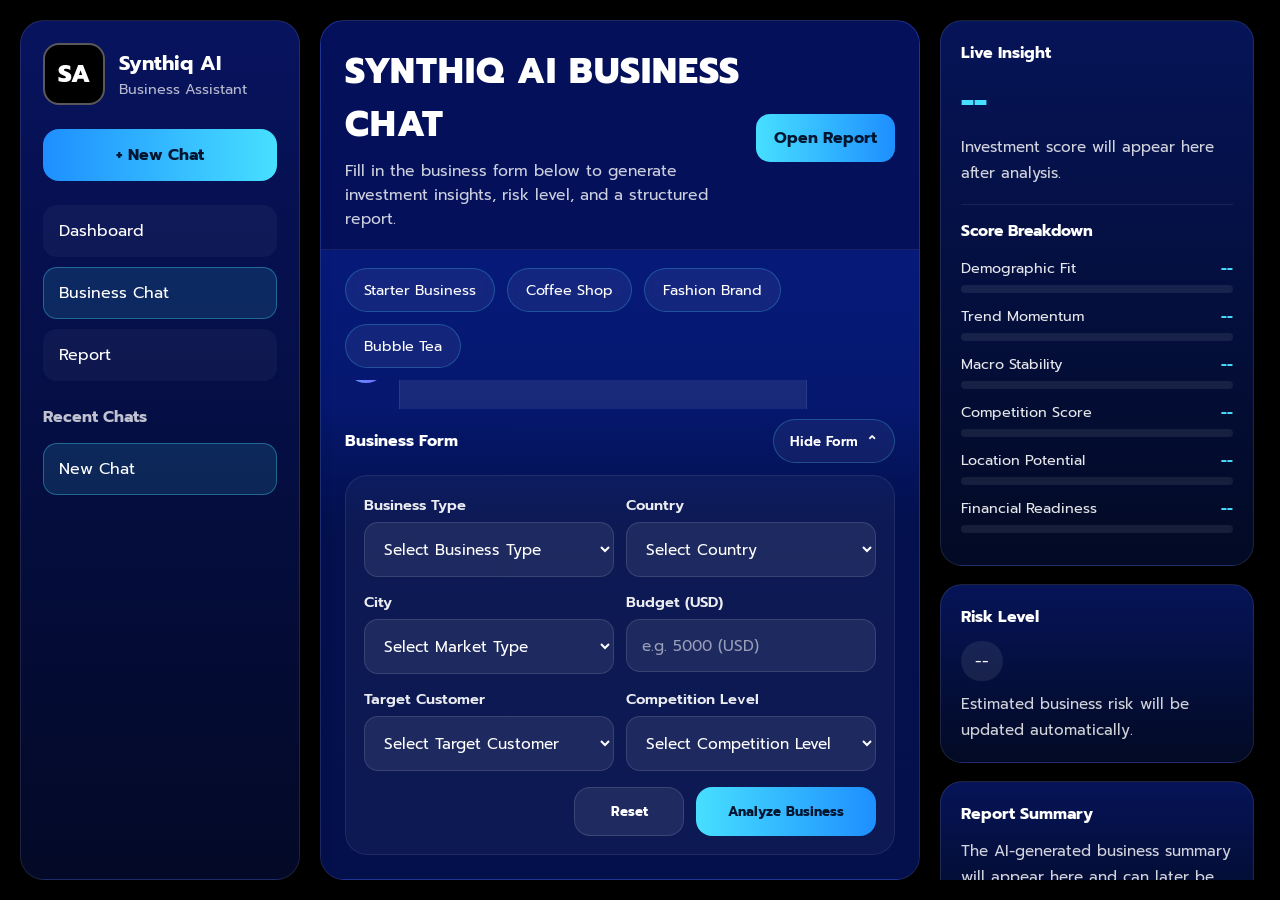
==== commit 08dcfd77: "Add_score_detail" ====
--- a/Frontend/business-chat.html
+++ b/Frontend/business-chat.html
@@ -134,6 +134,70 @@
         <h3>Live Insight</h3>
         <div class="big-number" id="scoreValue">--</div>
         <p>Investment score will appear here after analysis.</p>
+
+        <div class="score-breakdown" id="scoreBreakdown">
+          <div class="breakdown-title">Score Breakdown</div>
+
+          <div class="breakdown-item">
+            <div class="breakdown-row">
+              <span>Demographic Fit</span>
+              <span id="demographicScore">--</span>
+            </div>
+            <div class="breakdown-bar">
+              <div class="breakdown-fill" id="demographicBar" style="width: 0%"></div>
+            </div>
+          </div>
+
+          <div class="breakdown-item">
+            <div class="breakdown-row">
+              <span>Trend Momentum</span>
+              <span id="trendScore">--</span>
+            </div>
+            <div class="breakdown-bar">
+              <div class="breakdown-fill" id="trendBar" style="width: 0%"></div>
+            </div>
+          </div>
+
+          <div class="breakdown-item">
+            <div class="breakdown-row">
+              <span>Macro Stability</span>
+              <span id="macroScore">--</span>
+            </div>
+            <div class="breakdown-bar">
+              <div class="breakdown-fill mid" id="macroBar" style="width: 0%"></div>
+            </div>
+          </div>
+
+          <div class="breakdown-item">
+            <div class="breakdown-row">
+              <span>Competition Score</span>
+              <span id="competitionScore">--</span>
+            </div>
+            <div class="breakdown-bar">
+              <div class="breakdown-fill low" id="competitionBar" style="width: 0%"></div>
+            </div>
+          </div>
+
+          <div class="breakdown-item">
+            <div class="breakdown-row">
+              <span>Location Potential</span>
+              <span id="locationScore">--</span>
+            </div>
+            <div class="breakdown-bar">
+              <div class="breakdown-fill" id="locationBar" style="width: 0%"></div>
+            </div>
+          </div>
+
+          <div class="breakdown-item">
+            <div class="breakdown-row">
+              <span>Financial Readiness</span>
+              <span id="financialScore">--</span>
+            </div>
+            <div class="breakdown-bar">
+              <div class="breakdown-fill" id="financialBar" style="width: 0%"></div>
+            </div>
+          </div>
+        </div>
       </div>
 
       <div class="panel-card">
--- a/Frontend/business-chat.css
+++ b/Frontend/business-chat.css
@@ -288,9 +288,48 @@
 
 .message.user {
   justify-content: flex-end;
+  max-width: 100%;
+}
+
+.message.user .bubble {
+  display: flex;
   align-items: flex-start;
-  margin: 0;
-  max-width: 100%;
+  gap: 10px;
+  background: linear-gradient(135deg, #4facfe, #00f2fe);
+  color: #00152f;
+  padding: 12px 14px;
+  border-radius: 16px;
+  max-width: 72%;
+  line-height: 1.45;
+  word-break: break-word;
+  box-shadow: 0 10px 24px rgba(0, 0, 0, 0.18);
+}
+
+.user-emoji {
+  font-size: 1.15rem;
+  line-height: 1;
+  flex-shrink: 0;
+  margin-top: 2px;
+}
+
+.user-text {
+  flex: 1;
+  white-space: normal;
+}
+
+.user-line {
+  display: block;
+  margin-bottom: 4px;
+}
+
+.user-line:last-child {
+  margin-bottom: 0;
+}
+
+.user-label {
+  font-weight: 700;
+  margin-right: 6px;
+  color: #003049;
 }
 
 .avatar {
@@ -319,45 +358,6 @@
   border: 1px solid rgba(255, 255, 255, 0.08);
   color: #ffffff;
   border-top-left-radius: 6px;
-}
-
-.message.user .bubble {
-  display: inline-block;
-  background: linear-gradient(135deg, #4facfe, #00f2fe);
-  color: #000;
-  padding: 8px 12px;
-  border-radius: 12px;
-  max-width: 70%;
-  line-height: 1.35;
-  margin: 0;
-  vertical-align: top;
-}
-
-.message.user .bubble>*:first-child {
-  margin-top: 0 !important;
-}
-
-.message.user .bubble>*:last-child {
-  margin-bottom: 0 !important;
-}
-
-.message.user .bubble p,
-.message.user .bubble ul,
-.message.user .bubble ol,
-.message.user .bubble li,
-.message.user .bubble strong,
-.message.user .bubble span {
-  margin-top: 0;
-  margin-bottom: 0;
-}
-
-.message.user .bubble ul,
-.message.user .bubble ol {
-  padding-left: 18px;
-}
-
-.message.user .bubble br:first-child {
-  display: none;
 }
 
 .form-shell {
@@ -533,7 +533,22 @@
   display: flex;
   flex-direction: column;
   gap: 18px;
-  padding-right: 2px;
+  padding-right: 6px;
+  height: calc(100vh - 40px);
+  overflow-y: auto;
+}
+
+.insight-panel::-webkit-scrollbar {
+  width: 8px;
+}
+
+.insight-panel::-webkit-scrollbar-track {
+  background: transparent;
+}
+
+.insight-panel::-webkit-scrollbar-thumb {
+  background: linear-gradient(180deg, rgba(71, 223, 255, 0.55), rgba(30, 143, 255, 0.4));
+  border-radius: 999px;
 }
 
 .panel-card {
@@ -554,6 +569,7 @@
   font-weight: 800;
   color: var(--primary);
   margin-bottom: 8px;
+  transition: transform 0.2s ease;
 }
 
 .tag {
@@ -569,6 +585,62 @@
   color: rgba(255, 255, 255, 0.82);
   line-height: 1.7;
   font-size: 0.95rem;
+}
+
+.score-breakdown {
+  margin-top: 18px;
+  padding-top: 14px;
+  border-top: 1px solid rgba(255, 255, 255, 0.08);
+}
+
+.breakdown-title {
+  font-size: 0.98rem;
+  font-weight: 700;
+  color: #ffffff;
+  margin-bottom: 14px;
+}
+
+.breakdown-item {
+  margin-bottom: 12px;
+}
+
+.breakdown-row {
+  display: flex;
+  justify-content: space-between;
+  align-items: center;
+  gap: 12px;
+  margin-bottom: 6px;
+  font-size: 0.9rem;
+  color: rgba(255, 255, 255, 0.9);
+}
+
+.breakdown-row span:last-child {
+  color: var(--primary);
+  font-weight: 700;
+}
+
+.breakdown-bar {
+  width: 100%;
+  height: 8px;
+  background: rgba(255, 255, 255, 0.08);
+  border-radius: 999px;
+  overflow: hidden;
+}
+
+.breakdown-fill {
+  height: 100%;
+  width: 0%;
+  border-radius: 999px;
+  background: linear-gradient(90deg, var(--primary), var(--secondary));
+  transition: width 0.45s ease;
+}
+
+.breakdown-fill.mid {
+  background: linear-gradient(90deg, #4f8cff, #79c7ff);
+}
+
+.breakdown-fill.low {
+  background: linear-gradient(90deg, #ff7b7b, #ff4d6d);
 }
 
 @media (max-width: 1200px) {
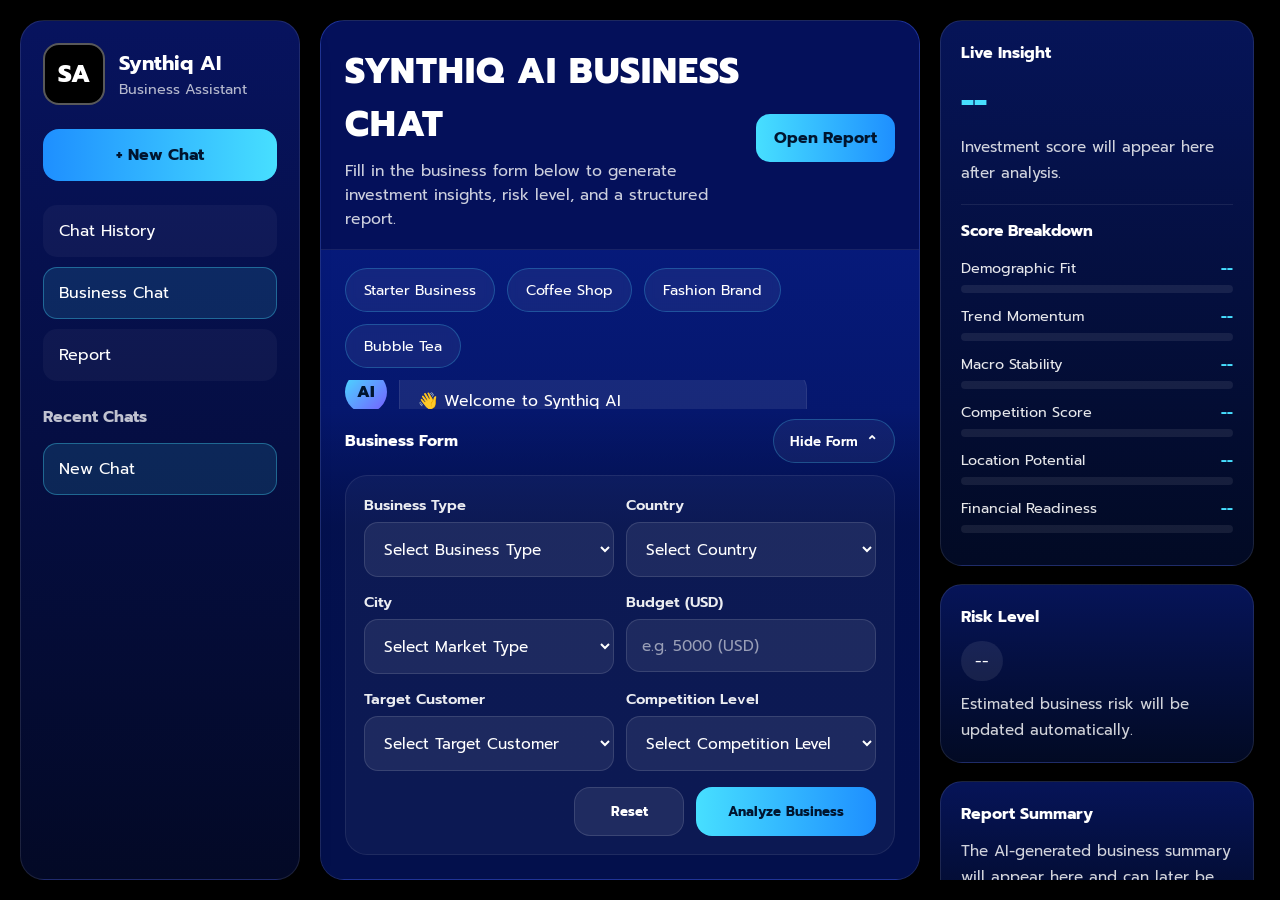
==== commit 74a4a2da: "API key" ====
--- a/Frontend/business-chat.html
+++ b/Frontend/business-chat.html
@@ -22,7 +22,7 @@
       <a href="#" class="new-chat-btn" id="newChatBtn">+ New Chat</a>
 
       <nav class="menu">
-        <a href="dashboard.html" class="menu-item">Dashboard</a>
+        <a href="dashboard.html" class="menu-item">Chat History</a>
         <a href="business-chat.html" class="menu-item active">Business Chat</a>
         <a href="report.html" class="menu-item">Report</a>
       </nav>
